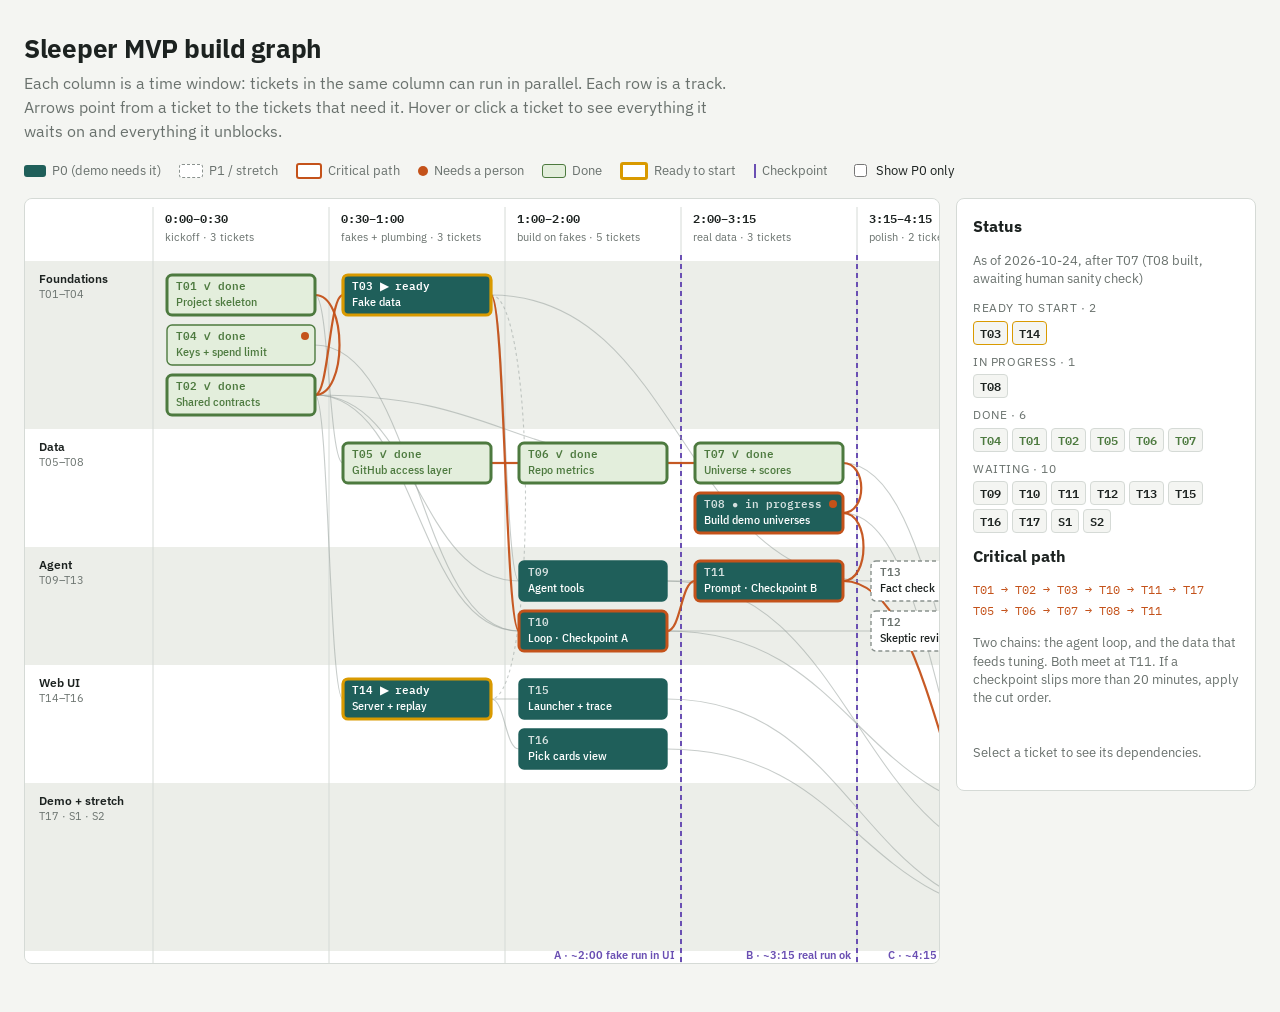
==== docs/tickets/dependency-graph.html @ b1a77f99 "T08: build the local-first and rust-devtools demo universes Seed 7, max 200, clean tree (builder ae6" ====
<!doctype html>
<meta charset="utf-8">
<meta name="viewport" content="width=device-width, initial-scale=1">
<title>Sleeper Build Graph</title>
<meta name="claude:viewport-fit-sides" content="cover">
<link rel="preconnect" href="https://fonts.googleapis.com">
<link rel="stylesheet" href="https://fonts.googleapis.com/css2?family=IBM+Plex+Mono:wght@400;600&family=IBM+Plex+Sans+Condensed:wght@400;500;600&family=IBM+Plex+Sans:wght@400;600;700&display=swap">
<style>
/* Layout: swimlane schedule. Columns = time windows (parallel work), rows = tracks, arrows = dependencies. */
:root {
  --bg: #f4f5f2;
  --surface: #ffffff;
  --fg: #1c2220;
  --muted: #69716d;
  --rule: #d5dad6;
  --lane: #eceee9;
  --core: #1f5f5a;
  --core-fg: #ffffff;
  --p0: #1f5f5a;
  --opt: #8a928e;
  --crit: #c4521a;
  --check: #6a4fb3;
  --edge: #9aa39f;
  --done: #4d7a3f;
  --done-bg: #e3eedc;
  --ready: #d99a00;
  --font-display: "IBM Plex Sans", system-ui, sans-serif;
  --font-node: "IBM Plex Sans Condensed", "Arial Narrow", system-ui, sans-serif;
  --font-mono: "IBM Plex Mono", ui-monospace, monospace;
}
@media (prefers-color-scheme: dark) {
  :root:not([data-theme="light"]) {
    --bg: #121615; --surface: #1a1f1e; --fg: #e3e8e5; --muted: #949d99; --rule: #2e3533; --lane: #171c1b;
    --core: #4fa59c; --core-fg: #0d1211; --p0: #4fa59c; --opt: #7b8480; --crit: #f0814a; --check: #a891f0; --edge: #56605c; --done: #9cc98a; --done-bg: #1f2b1b; --ready: #ffc23d;
    color-scheme: dark;
  }
}
:root[data-theme="dark"] {
  --bg: #121615; --surface: #1a1f1e; --fg: #e3e8e5; --muted: #949d99; --rule: #2e3533; --lane: #171c1b;
  --core: #4fa59c; --core-fg: #0d1211; --p0: #4fa59c; --opt: #7b8480; --crit: #f0814a; --check: #a891f0; --edge: #56605c; --done: #9cc98a; --done-bg: #1f2b1b; --ready: #ffc23d;
  color-scheme: dark;
}
body {
  background: var(--bg); color: var(--fg); font-family: var(--font-display);
  padding-left: max(16px, env(safe-area-inset-left, 0px));
  padding-right: max(16px, env(safe-area-inset-right, 0px));
  padding-block: 24px 40px;
}
.wrap { max-width: 1640px; margin: 0 auto; display: grid; gap: 18px; }
header { display: grid; gap: 6px; }
h1 { font-size: 1.6rem; margin: 0; letter-spacing: -0.01em; text-wrap: balance; }
.sub { color: var(--muted); margin: 0; max-width: 72ch; line-height: 1.5; }
.bar { display: flex; flex-wrap: wrap; gap: 10px 22px; align-items: center; font-size: 13px; }
.legend { display: flex; flex-wrap: wrap; gap: 8px 18px; align-items: center; color: var(--muted); }
.key { display: inline-flex; align-items: center; gap: 6px; }
.sw { width: 22px; height: 12px; border-radius: 3px; display: inline-block; }
.sw.core { background: var(--core); }
.sw.p0 { border: 1.5px solid var(--p0); background: var(--surface); }
.sw.opt { border: 1.5px dashed var(--opt); background: var(--surface); }
.sw.crit { border: 2.5px solid var(--crit); background: var(--surface); }
.sw.done { background: var(--done-bg); border: 1.5px solid var(--done); }
.sw.ready { border: 3px solid var(--ready); background: var(--surface); }
.sw.hum { width: 10px; height: 10px; border-radius: 50%; background: var(--crit); }
.ln { width: 2px; height: 14px; background: var(--check); display: inline-block; }
label.tog { display: inline-flex; gap: 6px; align-items: center; cursor: pointer; }
.stage { display: grid; grid-template-columns: minmax(0, 1fr) 300px; gap: 16px; align-items: start; }
@media (max-width: 980px) { .stage { grid-template-columns: minmax(0, 1fr); } }
.scroller { overflow-x: auto; background: var(--surface); border: 1px solid var(--rule); border-radius: 8px; }
svg { display: block; }
.lane-bg { fill: var(--lane); }
.lane-bg.alt { fill: transparent; }
.lane-label { fill: var(--fg); font: 600 12px var(--font-display); }
.lane-note { fill: var(--muted); font: 400 10.5px var(--font-display); }
.col-head { fill: var(--fg); font: 600 12px var(--font-mono); font-variant-numeric: tabular-nums; }
.col-sub { fill: var(--muted); font: 400 10.5px var(--font-display); }
.col-rule { stroke: var(--rule); stroke-width: 1; }
.check-line { stroke: var(--check); stroke-width: 2; stroke-dasharray: 5 4; }
.check-tag { fill: var(--check); font: 600 11px var(--font-display); }
.edge { fill: none; stroke: var(--edge); stroke-width: 1.1; opacity: .55; transition: opacity .15s; }
.edge.soft { stroke-dasharray: 3 3; }
.edge.crit { stroke: var(--crit); stroke-width: 2.2; opacity: .95; }
.node rect.box { fill: var(--surface); stroke: var(--p0); stroke-width: 1.4; transition: opacity .15s; }
.node.core rect.box { fill: var(--core); stroke: var(--core); }
.node.opt rect.box { stroke: var(--opt); stroke-dasharray: 4 3; }
.node.crit rect.box { stroke: var(--crit); stroke-width: 3; }
.node .id { font: 600 10.5px var(--font-mono); fill: var(--muted); }
.node .tt { font: 500 12px var(--font-node); fill: var(--fg); }
.node.core .id { fill: var(--core-fg); opacity: .8; }
.node.core .tt { fill: var(--core-fg); }
.node .hum { fill: var(--crit); }
.node.st-done rect.box { fill: var(--done-bg); stroke: var(--done); stroke-dasharray: none; }
.node.st-done .id, .node.st-done .tt { fill: var(--done); opacity: 1; }
.node.st-ready rect.box { stroke: var(--ready); stroke-width: 3.2; }
.node.st-ready .id { fill: var(--ready); opacity: 1; }
.node.core.st-ready .id { fill: var(--core-fg); }
.node { cursor: pointer; outline: none; }
.node:focus-visible rect.box { stroke: var(--check); stroke-width: 3; }
svg.focus .node, svg.focus .edge { opacity: .14; }
svg.focus .node.on, svg.focus .edge.on { opacity: 1; }
svg.focus .edge.on { stroke: var(--fg); stroke-width: 1.8; }
svg.focus .edge.on.crit { stroke: var(--crit); }
svg.focus .node.sel rect.box { stroke: var(--check); stroke-width: 3.2; }
svg.coreonly .node:not(.core) { opacity: .16; }
svg.coreonly .edge.noncore { opacity: .06; }
aside { background: var(--surface); border: 1px solid var(--rule); border-radius: 8px; padding: 16px; display: grid; gap: 12px; font-size: 13.5px; line-height: 1.45; position: sticky; top: calc(env(safe-area-inset-top, 0px) + 12px); }
aside h2 { margin: 0; font-size: 1rem; }
aside .idl { font-family: var(--font-mono); color: var(--muted); font-size: 12px; }
aside dl { margin: 0; display: grid; grid-template-columns: auto minmax(0, 1fr); gap: 6px 12px; }
aside dt { color: var(--muted); font-size: 12px; text-transform: uppercase; letter-spacing: .05em; padding-top: 2px; }
aside dd { margin: 0; }
.chips { display: flex; flex-wrap: wrap; gap: 4px; }
.chip { font: 600 11.5px var(--font-mono); border: 1px solid var(--rule); border-radius: 4px; padding: 1px 6px; cursor: pointer; background: var(--bg); color: var(--fg); }
.chip:hover, .chip:focus-visible { border-color: var(--fg); }
.none { color: var(--muted); }
.crit-path { font-family: var(--font-mono); font-size: 12px; line-height: 1.7; color: var(--crit); }
.hint { color: var(--muted); font-size: 12.5px; }
.sgroup { display: grid; gap: 4px; margin-top: 8px; }
.slabel { font-size: 12px; color: var(--muted); text-transform: uppercase; letter-spacing: .05em; }
.chip.st-ready { border-color: var(--ready); }
.chip.st-done { color: var(--done); }
@media (prefers-reduced-motion: reduce) { .edge, .node rect.box { transition: none; } }
</style>

<div class="wrap">
  <header>
    <h1>Sleeper MVP build graph</h1>
    <p class="sub">Each column is a time window: tickets in the same column can run in parallel. Each row is a track. Arrows point from a ticket to the tickets that need it. Hover or click a ticket to see everything it waits on and everything it unblocks.</p>
  </header>

  <div class="bar">
    <div class="legend">
      <span class="key"><span class="sw core"></span>P0 (demo needs it)</span>
      <span class="key"><span class="sw opt"></span>P1 / stretch</span>
      <span class="key"><span class="sw crit"></span>Critical path</span>
      <span class="key"><span class="sw hum"></span>Needs a person</span>
      <span class="key"><span class="sw done"></span>Done</span>
      <span class="key"><span class="sw ready"></span>Ready to start</span>
      <span class="key"><span class="ln"></span>Checkpoint</span>
    </div>
    <label class="tog"><input type="checkbox" id="coreonly"> Show P0 only</label>
  </div>

  <div class="stage">
    <div class="scroller"><svg id="g" role="img" aria-label="Dependency graph of Sleeper tickets by time window and track"></svg></div>
    <aside id="panel" aria-live="polite">
      <div>
        <h2>Status</h2>
        <p class="hint" id="statusAt"></p>
        <div id="statusList"></div>
      </div>
      <div>
        <h2>Critical path</h2>
        <p class="crit-path" id="critText"></p>
        <p class="hint">Two chains: the agent loop, and the data that feeds tuning. Both meet at T11. If a checkpoint slips more than 20 minutes, apply the cut order.</p>
      </div>
      <div id="detail"><p class="hint">Select a ticket to see its dependencies.</p></div>
    </aside>
  </div>
</div>

<script>
const COLS = [
  ["0:00–0:30", "kickoff"],
  ["0:30–1:00", "fakes + plumbing"],
  ["1:00–2:00", "build on fakes"],
  ["2:00–3:15", "real data"],
  ["3:15–4:15", "polish"],
  ["4:15–5:30", "demo"],
];
const LANES = [
  ["found", "Foundations", "T01–T04"],
  ["data", "Data", "T05–T08"],
  ["agent", "Agent", "T09–T13"],
  ["ui", "Web UI", "T14–T16"],
  ["demo", "Demo + stretch", "T17 · S1 · S2"],
];
// pri: core (= P0) | opt (P1 / stretch) ; h = needs a person ; d = hard deps ; s = soft deps
const N = [
  {id:"T04", t:"Keys + spend limit", f:"Keys and spend limit", lane:"found", col:0, pri:"core", h:1, d:[]},
  {id:"T01", t:"Project skeleton", f:"Project skeleton", lane:"found", col:0, pri:"core", d:[]},
  {id:"T02", t:"Shared contracts", f:"Shared contracts (freeze ~0:45)", lane:"found", col:0, pri:"core", d:["T01"]},
  {id:"T03", t:"Fake data", f:"Fake data incl. a recorded fake run (~1:00)", lane:"found", col:1, pri:"core", d:["T02"]},

  {id:"T05", t:"GitHub access layer", f:"GitHub access layer (auth, rate limits, cache, offline)", lane:"data", col:1, pri:"core", d:["T01"]},
  {id:"T06", t:"Repo metrics", f:"Repo metrics behind the four criteria", lane:"data", col:2, pri:"core", d:["T05"]},
  {id:"T07", t:"Universe + scores", f:"Universe builder and criteria scores", lane:"data", col:3, pri:"core", d:["T02","T06"]},
  {id:"T08", t:"Build demo universes", f:"Build the demo universes (2 topics, ~2:45)", lane:"data", col:3, pri:"core", h:1, d:["T07"]},

  {id:"T09", t:"Agent tools", f:"Agent tools: browse/screen, details, README, submit", lane:"agent", col:2, pri:"core", d:["T02","T03"]},
  {id:"T10", t:"Loop · Checkpoint A", f:"Agent loop, budget, run records (Checkpoint A ~2:00)", lane:"agent", col:2, pri:"core", d:["T02","T03","T04"]},
  {id:"T11", t:"Prompt · Checkpoint B", f:"Prompt and tuning (Checkpoint B ~3:15)", lane:"agent", col:3, pri:"core", d:["T09","T10","T08"]},
  {id:"T12", t:"Skeptic review", f:"Skeptic review (P1)", lane:"agent", col:4, pri:"opt", d:["T10"]},
  {id:"T13", t:"Fact check", f:"Fact check (P1)", lane:"agent", col:4, pri:"opt", d:["T03"]},

  {id:"T14", t:"Server + replay", f:"Server, event stream, replay", lane:"ui", col:1, pri:"core", d:["T02"], s:["T03"]},
  {id:"T15", t:"Launcher + trace", f:"Launcher, live trace, budget meter", lane:"ui", col:2, pri:"core", d:["T14"]},
  {id:"T16", t:"Pick cards view", f:"Pick cards view", lane:"ui", col:2, pri:"core", d:["T14"]},

  {id:"T17", t:"Demo · Checkpoint C", f:"Demo runs, picks on record, rehearsal (backup recorded by ~4:15)", lane:"demo", col:5, pri:"core", h:1, d:["T11","T15","T16","T08"], s:["T12","T13"]},
  {id:"S1", t:"Rough backtest", f:"Rough backtest (stretch)", lane:"demo", col:5, pri:"opt", d:["T07","T10"]},
  {id:"S2", t:"Linked papers", f:"Linked papers (stretch)", lane:"demo", col:5, pri:"opt", d:["T09"]},
];
const CHAINS = [["T01","T02","T03","T10","T11","T17"], ["T05","T06","T07","T08","T11"]];
const CHECKS = [[2, "A · ~2:00 fake run in UI"], [3, "B · ~3:15 real run ok"], [4, "C · ~4:15 backup recorded"]];
const PRI_LABEL = {core: "P0", opt: "P1 / stretch"};
// Status as of the last update. Ready = every hard dependency is done.
const STATUS_AT = "2026-10-24, after T07 (T08 built, awaiting human sanity check)";
const DONE = new Set(["T01", "T02", "T04", "T05", "T06", "T07"]);
const ACTIVE = new Set(["T08"]);  // tickets someone has started

const byId = Object.fromEntries(N.map(n => [n.id, n]));
const kids = Object.fromEntries(N.map(n => [n.id, []]));
const statusOf = id => DONE.has(id) ? "done" : ACTIVE.has(id) ? "active" : byId[id].d.every(p => DONE.has(p)) ? "ready" : "blocked";
N.forEach(n => [...n.d, ...(n.s || [])].forEach(p => kids[p].push(n.id)));
const critSet = new Set(CHAINS.flat());
const critEdges = new Set(CHAINS.flatMap(c => c.slice(1).map((id, i) => c[i] + ">" + id)));

// depth for ordering inside a cell
const depth = {};
function dep(id) { if (depth[id] != null) return depth[id]; const n = byId[id]; const ps = [...n.d, ...(n.s || [])]; return depth[id] = ps.length ? 1 + Math.max(...ps.map(dep)) : 0; }
N.forEach(n => dep(n.id));

const LX = 128, CW = 176, NW = 148, NH = 40, GAP = 10, PAD = 14, HEAD = 62;
const W = LX + COLS.length * CW + 16;
const pos = {};
let y = HEAD; const laneY = {};
LANES.forEach(([key]) => {
  const cells = COLS.map((_, c) => N.filter(n => n.lane === key && n.col === c).sort((a, b) => depth[a.id] - depth[b.id] || a.id.localeCompare(b.id)));
  const max = Math.max(1, ...cells.map(c => c.length));
  const h = PAD * 2 + max * NH + (max - 1) * GAP;
  laneY[key] = [y, h];
  cells.forEach((cell, c) => cell.forEach((n, i) => { pos[n.id] = {x: LX + c * CW + (CW - NW) / 2, y: y + PAD + i * (NH + GAP)}; }));
  y += h;
});
const H = y + 12;

const svg = document.getElementById("g");
const NS = "http://www.w3.org/2000/svg";
svg.setAttribute("viewBox", `0 0 ${W} ${H}`);
svg.setAttribute("width", W); svg.setAttribute("height", H);
const el = (tag, attrs, parent = svg) => { const e = document.createElementNS(NS, tag); for (const k in attrs) e.setAttribute(k, attrs[k]); parent.appendChild(e); return e; };

LANES.forEach(([key, name, wp], i) => {
  const [ly, lh] = laneY[key];
  el("rect", {x: 0, y: ly, width: W, height: lh, class: "lane-bg" + (i % 2 ? " alt" : "")});
  el("text", {x: 14, y: ly + 22, class: "lane-label"}).textContent = name;
  el("text", {x: 14, y: ly + 37, class: "lane-note"}).textContent = wp;
});
COLS.forEach(([t, s], c) => {
  const x = LX + c * CW;
  el("line", {x1: x, x2: x, y1: 8, y2: H, class: "col-rule"});
  const count = N.filter(n => n.col === c).length;
  el("text", {x: x + 12, y: 24, class: "col-head"}).textContent = t;
  el("text", {x: x + 12, y: 42, class: "col-sub"}).textContent = `${s} · ${count} tickets`;
});
CHECKS.forEach(([c, label]) => {
  const x = LX + (c + 1) * CW;
  el("line", {x1: x, x2: x, y1: HEAD - 6, y2: H, class: "check-line"});
  el("text", {x: x - 6, y: H - 4, "text-anchor": "end", class: "check-tag"}).textContent = label;
});

const edgeG = el("g", {});
const edges = [];
N.forEach(n => {
  const add = (p, soft) => {
    const a = pos[p], b = pos[n.id];
    let d;
    if (byId[p].col === n.col) {
      const sx = a.x + NW, tx = b.x + NW, bend = 16 + Math.min(30, Math.abs(b.y - a.y) / 6);
      d = `M${sx},${a.y + NH / 2} C${sx + bend},${a.y + NH / 2} ${tx + bend},${b.y + NH / 2} ${tx},${b.y + NH / 2}`;
    } else {
      const sx = a.x + NW, sy = a.y + NH / 2, tx = b.x, ty = b.y + NH / 2, mx = (sx + tx) / 2;
      d = `M${sx},${sy} C${mx},${sy} ${mx},${ty} ${tx},${ty}`;
    }
    const key = p + ">" + n.id;
    const cls = ["edge"]; if (soft) cls.push("soft"); if (critEdges.has(key)) cls.push("crit");
    if (byId[p].pri !== "core" || n.pri !== "core") cls.push("noncore");
    const e = el("path", {d, class: cls.join(" ")}, edgeG);
    edges.push({s: p, t: n.id, e});
  };
  n.d.forEach(p => add(p, false));
  (n.s || []).forEach(p => add(p, true));
});
// draw critical edges last so they sit on top
edges.filter(x => x.e.classList.contains("crit")).forEach(x => edgeG.appendChild(x.e));

const nodeEls = {};
N.forEach(n => {
  const p = pos[n.id];
  const st = statusOf(n.id);
  const cls = ["node", n.pri === "core" ? "core" : n.pri === "p0" ? "p0" : "opt", "st-" + st]; if (critSet.has(n.id)) cls.push("crit");
  const g = el("g", {class: cls.join(" "), transform: `translate(${p.x},${p.y})`, tabindex: 0, role: "button", "aria-label": `${n.id} ${n.f}`});
  el("rect", {class: "box", width: NW, height: NH, rx: 5}, g);
  el("text", {x: 9, y: 15, class: "id"}, g).textContent = n.id + (st === "done" ? "  ✓ done" : st === "active" ? "  ● in progress" : st === "ready" ? "  ▶ ready" : "");
  el("text", {x: 9, y: 31, class: "tt"}, g).textContent = n.t;
  if (n.h) el("circle", {cx: NW - 10, cy: 11, r: 4, class: "hum"}, g);
  nodeEls[n.id] = g;
  g.addEventListener("pointerenter", () => { if (!pinned) show(n.id); });
  g.addEventListener("pointerleave", () => { if (!pinned) clear(); });
  g.addEventListener("click", ev => { ev.stopPropagation(); pinned = n.id; show(n.id); });
  g.addEventListener("keydown", ev => { if (ev.key === "Enter" || ev.key === " ") { ev.preventDefault(); pinned = n.id; show(n.id); } });
});

function walk(id, next) { const out = new Set(); const st = [id]; while (st.length) { const c = st.pop(); for (const x of next(c)) if (!out.has(x)) { out.add(x); st.push(x); } } return out; }
const parents = id => [...byId[id].d, ...(byId[id].s || [])];
let pinned = null;

function show(id) {
  const up = walk(id, parents), down = walk(id, c => kids[c]);
  const upS = new Set([...up, id]), downS = new Set([...down, id]);
  svg.classList.add("focus");
  N.forEach(n => { nodeEls[n.id].classList.toggle("on", upS.has(n.id) || downS.has(n.id)); nodeEls[n.id].classList.toggle("sel", n.id === id); });
  edges.forEach(({s, t, e}) => e.classList.toggle("on", (upS.has(s) && upS.has(t)) || (downS.has(s) && downS.has(t))));
  const n = byId[id];
  const chips = list => list.length ? `<div class="chips">${list.map(x => `<button class="chip" data-id="${x}" title="${byId[x].f}">${x}</button>`).join("")}</div>` : `<span class="none">none</span>`;
  document.getElementById("detail").innerHTML = `
    <div><div class="idl">${n.id}${n.h ? " · needs a person" : ""}${critSet.has(id) ? " · critical path" : ""}</div><h2>${n.f}</h2></div>
    <dl>
      <dt>Status</dt><dd>${{done: "Done", active: "In progress", ready: "Ready to start", blocked: "Waiting on dependencies"}[statusOf(id)]}</dd>
      <dt>When</dt><dd>${COLS[n.col][0]}</dd>
      <dt>Priority</dt><dd>${PRI_LABEL[n.pri]}</dd>
      <dt>Waits on</dt><dd>${chips(n.d)}${n.s ? `<div class="hint">Optional: ${n.s.join(", ")}</div>` : ""}</dd>
      <dt>Unblocks</dt><dd>${chips(kids[id])}</dd>
      <dt>Upstream</dt><dd>${up.size} tickets in total</dd>
      <dt>Downstream</dt><dd>${down.size} tickets in total</dd>
    </dl>
    <p class="hint">Click empty space in the graph to clear.</p>`;
  document.querySelectorAll("#detail .chip").forEach(b => b.addEventListener("click", () => { pinned = b.dataset.id; show(b.dataset.id); }));
}
function clear() {
  svg.classList.remove("focus");
  N.forEach(n => nodeEls[n.id].classList.remove("on", "sel"));
  edges.forEach(({e}) => e.classList.remove("on"));
  document.getElementById("detail").innerHTML = `<p class="hint">Select a ticket to see its dependencies.</p>`;
}
svg.addEventListener("click", () => { pinned = null; clear(); });
document.getElementById("statusAt").textContent = "As of " + STATUS_AT;
{
  const groups = [["Ready to start", "ready"], ["In progress", "active"], ["Done", "done"], ["Waiting", "blocked"]];
  document.getElementById("statusList").innerHTML = groups.map(([label, st]) => {
    const ids = N.filter(n => statusOf(n.id) === st).map(n => n.id);
    if (!ids.length) return "";
    return `<div class="sgroup"><div class="slabel">${label} · ${ids.length}</div><div class="chips">${ids.map(x => `<button class="chip st-${st}" data-id="${x}" title="${byId[x].f}">${x}</button>`).join("")}</div></div>`;
  }).join("");
  document.querySelectorAll("#statusList .chip").forEach(b => b.addEventListener("click", () => { pinned = b.dataset.id; show(b.dataset.id); }));
}
document.getElementById("critText").innerHTML = CHAINS.map(c => c.join(" → ")).join("<br>");
document.getElementById("coreonly").addEventListener("change", e => svg.classList.toggle("coreonly", e.target.checked));
</script>
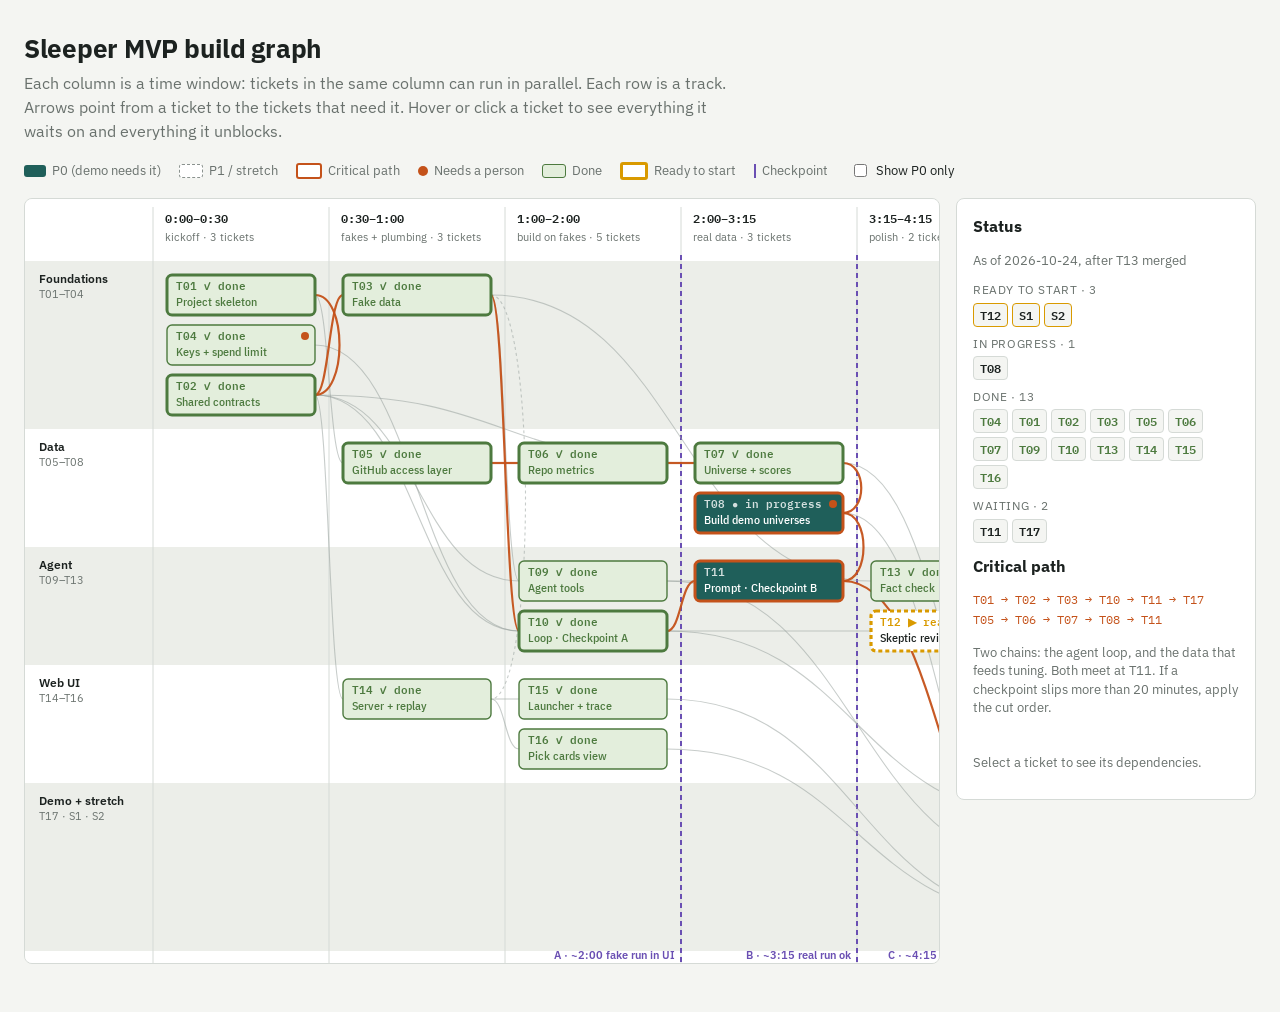
==== commit 188c89b3: "Tickets: T13 done Co-Authored-By: Claude Opus 5.5 <noreply@anthropic.com>" ====
--- a/docs/tickets/dependency-graph.html
+++ b/docs/tickets/dependency-graph.html
@@ -204,8 +204,8 @@
 const CHECKS = [[2, "A · ~2:00 fake run in UI"], [3, "B · ~3:15 real run ok"], [4, "C · ~4:15 backup recorded"]];
 const PRI_LABEL = {core: "P0", opt: "P1 / stretch"};
 // Status as of the last update. Ready = every hard dependency is done.
-const STATUS_AT = "2026-10-24, after T07 (T08 built, awaiting human sanity check)";
-const DONE = new Set(["T01", "T02", "T04", "T05", "T06", "T07"]);
+const STATUS_AT = "2026-10-24, after T13 merged";
+const DONE = new Set(["T01", "T02", "T03", "T04", "T05", "T06", "T07", "T09", "T10", "T13", "T14", "T15", "T16"]);
 const ACTIVE = new Set(["T08"]);  // tickets someone has started
 
 const byId = Object.fromEntries(N.map(n => [n.id, n]));
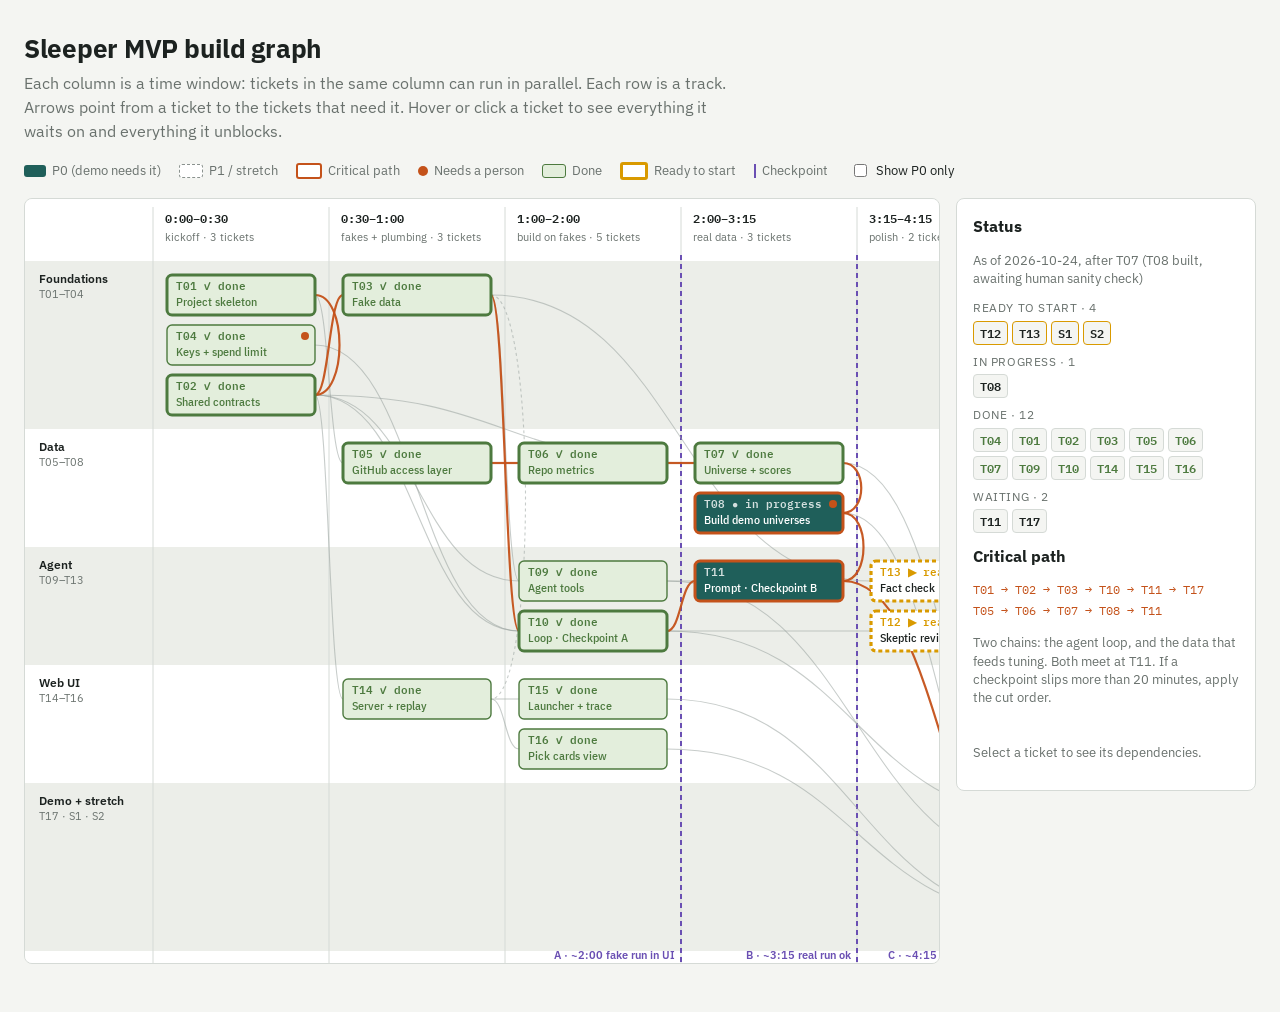
==== commit 536671c7: "Merge T08 (demo universes); agent and server read universes from data/universes The T07 builder writ" ====
--- a/docs/tickets/dependency-graph.html
+++ b/docs/tickets/dependency-graph.html
@@ -204,8 +204,8 @@
 const CHECKS = [[2, "A · ~2:00 fake run in UI"], [3, "B · ~3:15 real run ok"], [4, "C · ~4:15 backup recorded"]];
 const PRI_LABEL = {core: "P0", opt: "P1 / stretch"};
 // Status as of the last update. Ready = every hard dependency is done.
-const STATUS_AT = "2026-10-24, after T13 merged";
-const DONE = new Set(["T01", "T02", "T03", "T04", "T05", "T06", "T07", "T09", "T10", "T13", "T14", "T15", "T16"]);
+const STATUS_AT = "2026-10-24, after T07 (T08 built, awaiting human sanity check)";
+const DONE = new Set(["T01", "T02", "T03", "T04", "T05", "T06", "T07", "T09", "T10", "T14", "T15", "T16"]);
 const ACTIVE = new Set(["T08"]);  // tickets someone has started
 
 const byId = Object.fromEntries(N.map(n => [n.id, n]));
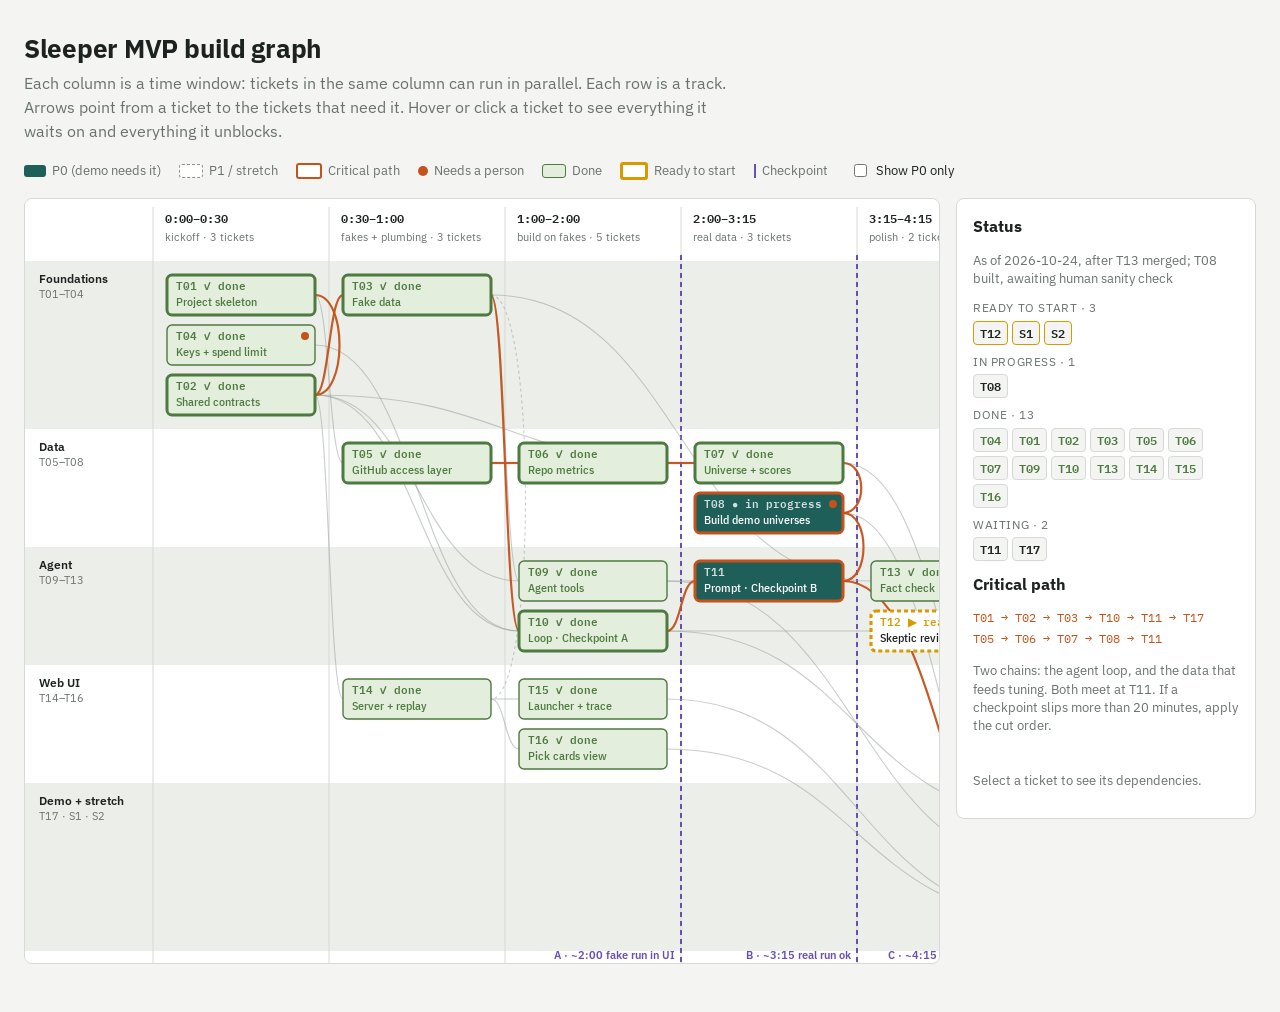
==== commit 52a3fd67: "Merge T08 (demo universes) and origin/main Co-Authored-By: Claude Opus 5.5 (1M context) <noreply@ant" ====
--- a/docs/tickets/dependency-graph.html
+++ b/docs/tickets/dependency-graph.html
@@ -204,8 +204,8 @@
 const CHECKS = [[2, "A · ~2:00 fake run in UI"], [3, "B · ~3:15 real run ok"], [4, "C · ~4:15 backup recorded"]];
 const PRI_LABEL = {core: "P0", opt: "P1 / stretch"};
 // Status as of the last update. Ready = every hard dependency is done.
-const STATUS_AT = "2026-10-24, after T07 (T08 built, awaiting human sanity check)";
-const DONE = new Set(["T01", "T02", "T03", "T04", "T05", "T06", "T07", "T09", "T10", "T14", "T15", "T16"]);
+const STATUS_AT = "2026-10-24, after T13 merged; T08 built, awaiting human sanity check";
+const DONE = new Set(["T01", "T02", "T03", "T04", "T05", "T06", "T07", "T09", "T10", "T13", "T14", "T15", "T16"]);
 const ACTIVE = new Set(["T08"]);  // tickets someone has started
 
 const byId = Object.fromEntries(N.map(n => [n.id, n]));
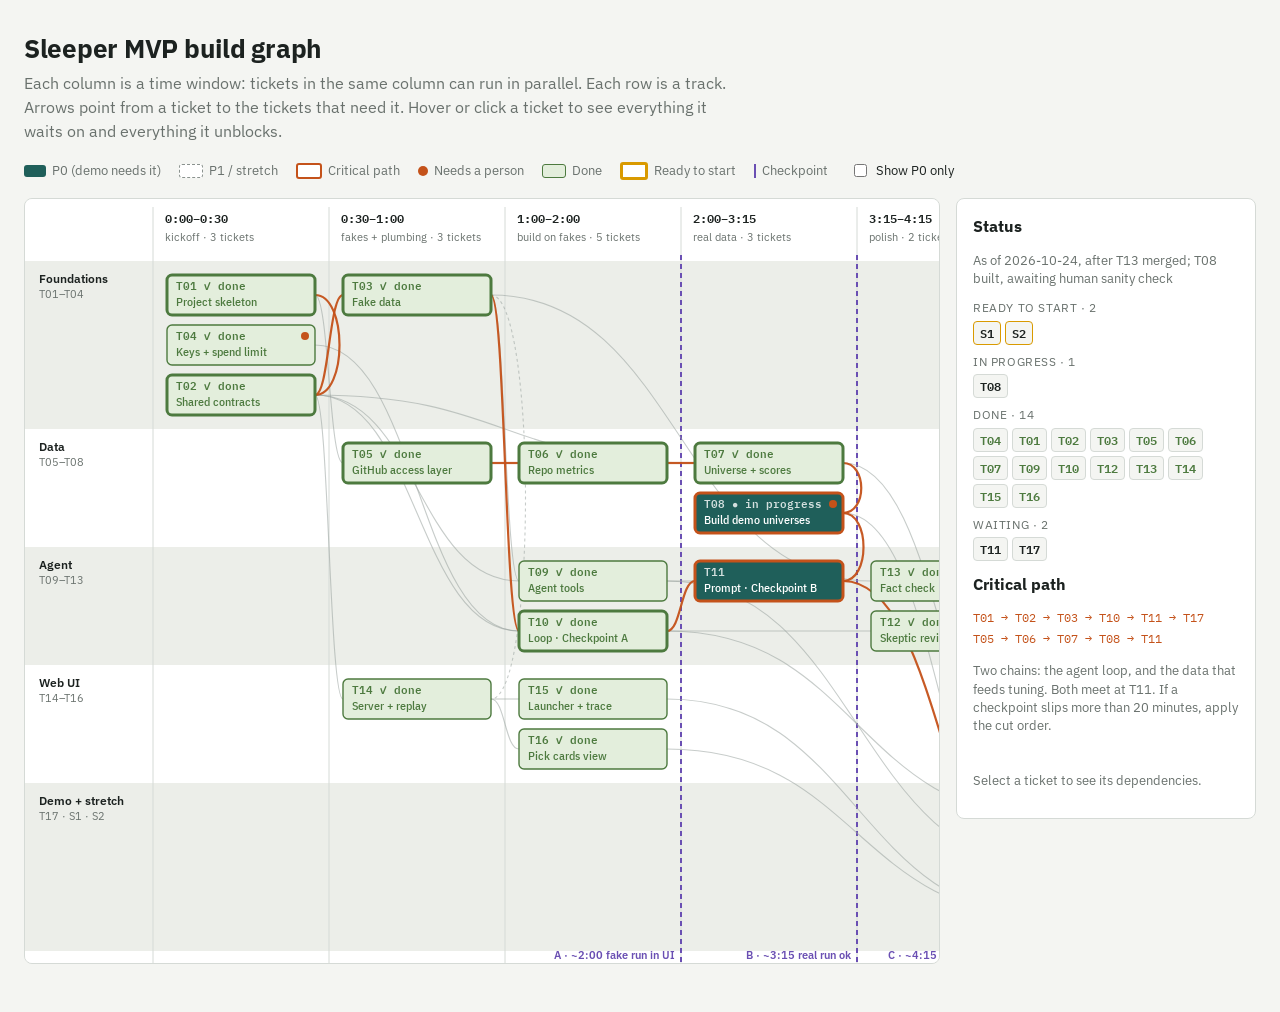
==== commit caebe6fc: "T12: skeptic review After an accepted submit, each card gets one review call on the cheap model (SLE" ====
--- a/docs/tickets/dependency-graph.html
+++ b/docs/tickets/dependency-graph.html
@@ -205,7 +205,7 @@
 const PRI_LABEL = {core: "P0", opt: "P1 / stretch"};
 // Status as of the last update. Ready = every hard dependency is done.
 const STATUS_AT = "2026-10-24, after T13 merged; T08 built, awaiting human sanity check";
-const DONE = new Set(["T01", "T02", "T03", "T04", "T05", "T06", "T07", "T09", "T10", "T13", "T14", "T15", "T16"]);
+const DONE = new Set(["T01", "T02", "T03", "T04", "T05", "T06", "T07", "T09", "T10", "T12", "T13", "T14", "T15", "T16"]);
 const ACTIVE = new Set(["T08"]);  // tickets someone has started
 
 const byId = Object.fromEntries(N.map(n => [n.id, n]));
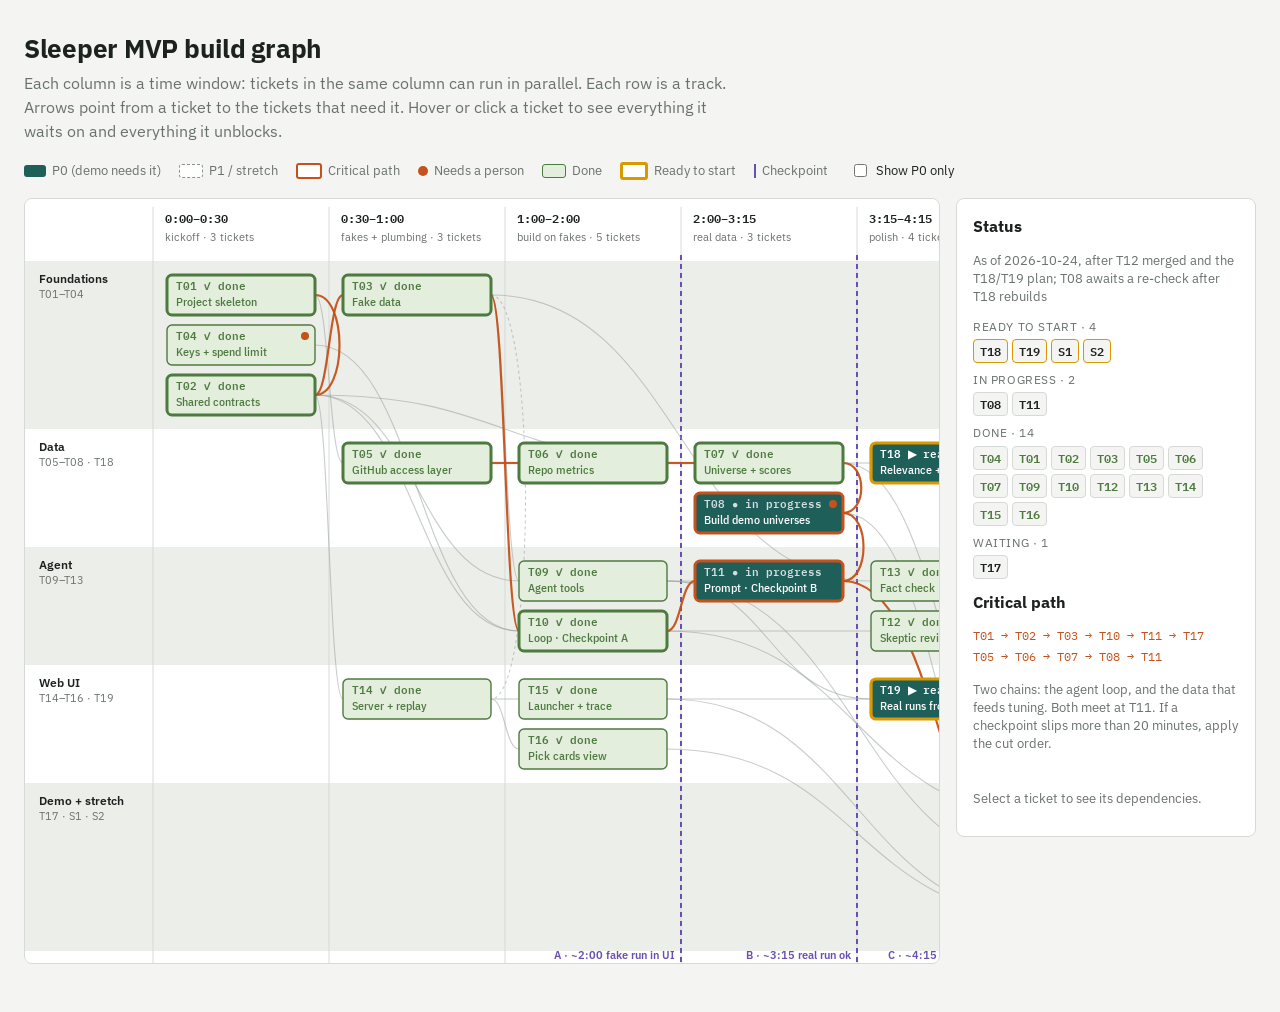
==== commit ff096d3b: "Dependency graph: add T18 and T19, mark T11 in progress T18 (data) and T19 (UI) sit in the 3:15-4:15" ====
--- a/docs/tickets/dependency-graph.html
+++ b/docs/tickets/dependency-graph.html
@@ -169,9 +169,9 @@
 ];
 const LANES = [
   ["found", "Foundations", "T01–T04"],
-  ["data", "Data", "T05–T08"],
+  ["data", "Data", "T05–T08 · T18"],
   ["agent", "Agent", "T09–T13"],
-  ["ui", "Web UI", "T14–T16"],
+  ["ui", "Web UI", "T14–T16 · T19"],
   ["demo", "Demo + stretch", "T17 · S1 · S2"],
 ];
 // pri: core (= P0) | opt (P1 / stretch) ; h = needs a person ; d = hard deps ; s = soft deps
@@ -185,6 +185,7 @@
   {id:"T06", t:"Repo metrics", f:"Repo metrics behind the four criteria", lane:"data", col:2, pri:"core", d:["T05"]},
   {id:"T07", t:"Universe + scores", f:"Universe builder and criteria scores", lane:"data", col:3, pri:"core", d:["T02","T06"]},
   {id:"T08", t:"Build demo universes", f:"Build the demo universes (2 topics, ~2:45)", lane:"data", col:3, pri:"core", h:1, d:["T07"]},
+  {id:"T18", t:"Relevance + quality", f:"Topic relevance and quality score (real-data findings); rebuilds both universes", lane:"data", col:4, pri:"core", d:["T07"]},
 
   {id:"T09", t:"Agent tools", f:"Agent tools: browse/screen, details, README, submit", lane:"agent", col:2, pri:"core", d:["T02","T03"]},
   {id:"T10", t:"Loop · Checkpoint A", f:"Agent loop, budget, run records (Checkpoint A ~2:00)", lane:"agent", col:2, pri:"core", d:["T02","T03","T04"]},
@@ -195,8 +196,9 @@
   {id:"T14", t:"Server + replay", f:"Server, event stream, replay", lane:"ui", col:1, pri:"core", d:["T02"], s:["T03"]},
   {id:"T15", t:"Launcher + trace", f:"Launcher, live trace, budget meter", lane:"ui", col:2, pri:"core", d:["T14"]},
   {id:"T16", t:"Pick cards view", f:"Pick cards view", lane:"ui", col:2, pri:"core", d:["T14"]},
-
-  {id:"T17", t:"Demo · Checkpoint C", f:"Demo runs, picks on record, rehearsal (backup recorded by ~4:15)", lane:"demo", col:5, pri:"core", h:1, d:["T11","T15","T16","T08"], s:["T12","T13"]},
+  {id:"T19", t:"Real runs from UI", f:"Real runs from the UI: Replay vs Live run, readable refusals", lane:"ui", col:4, pri:"core", d:["T15","T09"]},
+
+  {id:"T17", t:"Demo · Checkpoint C", f:"Demo runs, picks on record, rehearsal (backup recorded by ~4:15)", lane:"demo", col:5, pri:"core", h:1, d:["T11","T15","T16","T08","T18","T19"], s:["T12","T13"]},
   {id:"S1", t:"Rough backtest", f:"Rough backtest (stretch)", lane:"demo", col:5, pri:"opt", d:["T07","T10"]},
   {id:"S2", t:"Linked papers", f:"Linked papers (stretch)", lane:"demo", col:5, pri:"opt", d:["T09"]},
 ];
@@ -204,9 +206,9 @@
 const CHECKS = [[2, "A · ~2:00 fake run in UI"], [3, "B · ~3:15 real run ok"], [4, "C · ~4:15 backup recorded"]];
 const PRI_LABEL = {core: "P0", opt: "P1 / stretch"};
 // Status as of the last update. Ready = every hard dependency is done.
-const STATUS_AT = "2026-10-24, after T13 merged; T08 built, awaiting human sanity check";
+const STATUS_AT = "2026-10-24, after T12 merged and the T18/T19 plan; T08 awaits a re-check after T18 rebuilds";
 const DONE = new Set(["T01", "T02", "T03", "T04", "T05", "T06", "T07", "T09", "T10", "T12", "T13", "T14", "T15", "T16"]);
-const ACTIVE = new Set(["T08"]);  // tickets someone has started
+const ACTIVE = new Set(["T08", "T11"]);  // tickets someone has started
 
 const byId = Object.fromEntries(N.map(n => [n.id, n]));
 const kids = Object.fromEntries(N.map(n => [n.id, []]));
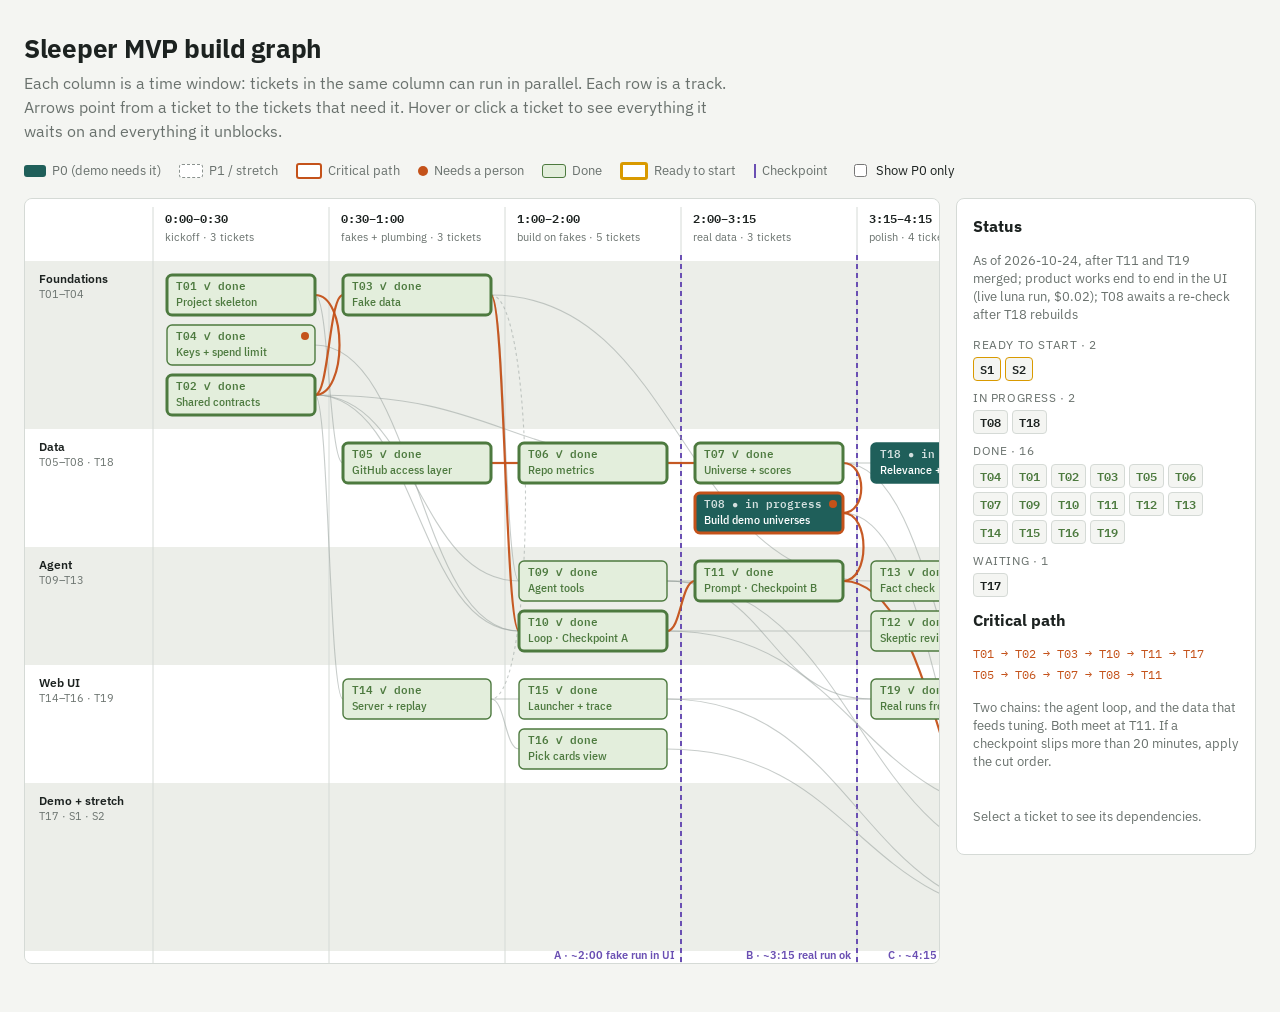
==== commit 29e1dd0d: "Dependency graph: T11 and T19 done; T18 and T08 in progress Co-Authored-By: Claude Opus 5.5 <noreply" ====
--- a/docs/tickets/dependency-graph.html
+++ b/docs/tickets/dependency-graph.html
@@ -206,9 +206,9 @@
 const CHECKS = [[2, "A · ~2:00 fake run in UI"], [3, "B · ~3:15 real run ok"], [4, "C · ~4:15 backup recorded"]];
 const PRI_LABEL = {core: "P0", opt: "P1 / stretch"};
 // Status as of the last update. Ready = every hard dependency is done.
-const STATUS_AT = "2026-10-24, after T12 merged and the T18/T19 plan; T08 awaits a re-check after T18 rebuilds";
-const DONE = new Set(["T01", "T02", "T03", "T04", "T05", "T06", "T07", "T09", "T10", "T12", "T13", "T14", "T15", "T16"]);
-const ACTIVE = new Set(["T08", "T11"]);  // tickets someone has started
+const STATUS_AT = "2026-10-24, after T11 and T19 merged; product works end to end in the UI (live luna run, $0.02); T08 awaits a re-check after T18 rebuilds";
+const DONE = new Set(["T01", "T02", "T03", "T04", "T05", "T06", "T07", "T09", "T10", "T11", "T12", "T13", "T14", "T15", "T16", "T19"]);
+const ACTIVE = new Set(["T08", "T18"]);  // tickets someone has started
 
 const byId = Object.fromEntries(N.map(n => [n.id, n]));
 const kids = Object.fromEntries(N.map(n => [n.id, []]));
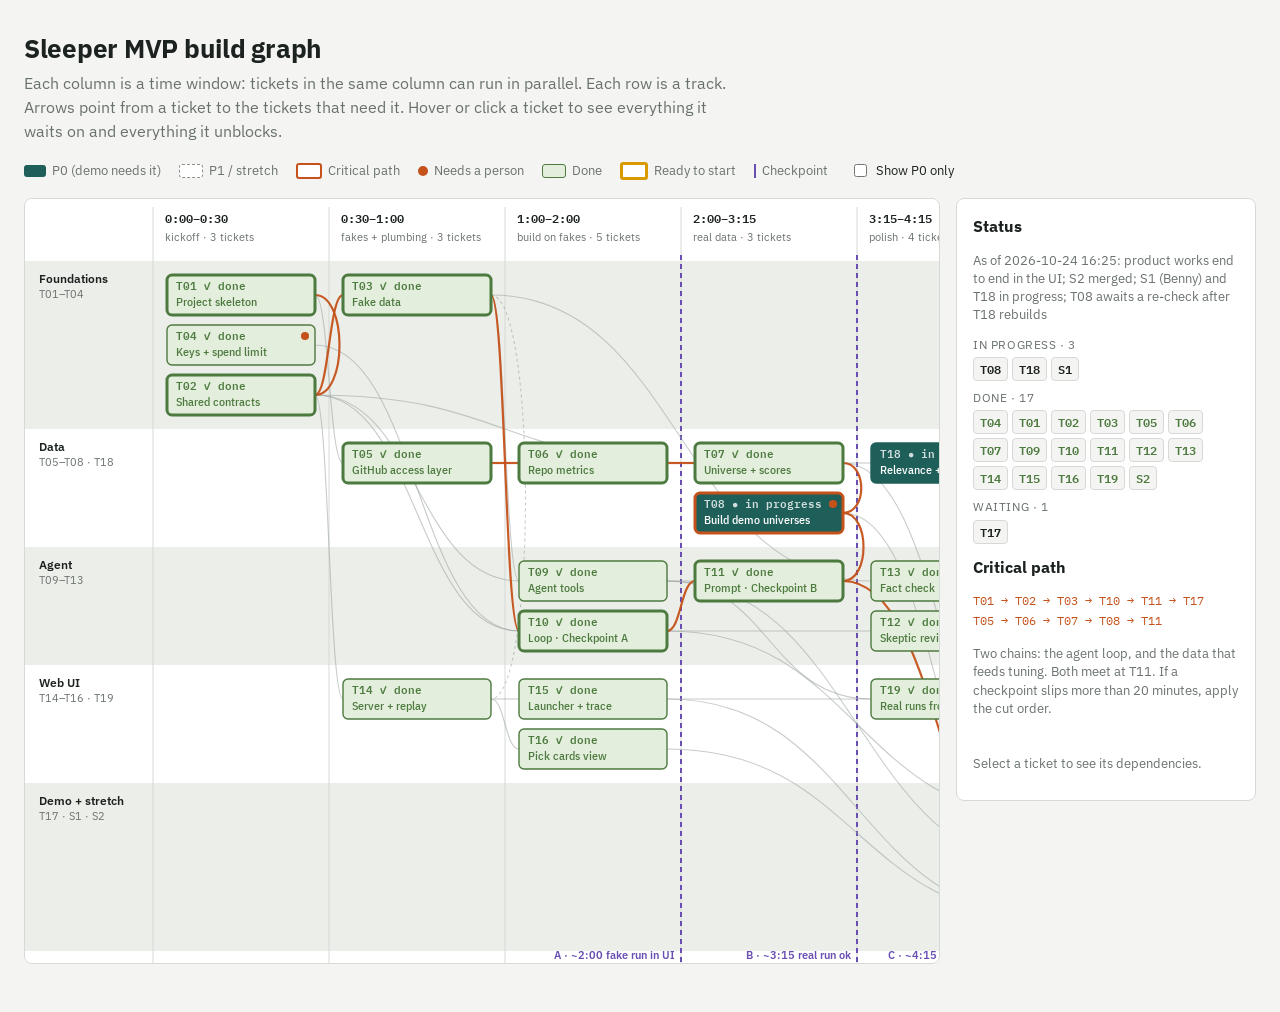
==== commit 0820e480: "Status: S2 done, S1 and T18 in progress Co-Authored-By: Claude Opus 5.5 <noreply@anthropic.com>" ====
--- a/docs/tickets/dependency-graph.html
+++ b/docs/tickets/dependency-graph.html
@@ -206,9 +206,9 @@
 const CHECKS = [[2, "A · ~2:00 fake run in UI"], [3, "B · ~3:15 real run ok"], [4, "C · ~4:15 backup recorded"]];
 const PRI_LABEL = {core: "P0", opt: "P1 / stretch"};
 // Status as of the last update. Ready = every hard dependency is done.
-const STATUS_AT = "2026-10-24, after T11 and T19 merged; product works end to end in the UI (live luna run, $0.02); T08 awaits a re-check after T18 rebuilds";
-const DONE = new Set(["T01", "T02", "T03", "T04", "T05", "T06", "T07", "T09", "T10", "T11", "T12", "T13", "T14", "T15", "T16", "T19"]);
-const ACTIVE = new Set(["T08", "T18"]);  // tickets someone has started
+const STATUS_AT = "2026-10-24 16:25: product works end to end in the UI; S2 merged; S1 (Benny) and T18 in progress; T08 awaits a re-check after T18 rebuilds";
+const DONE = new Set(["T01", "T02", "T03", "T04", "T05", "T06", "T07", "T09", "T10", "T11", "T12", "T13", "T14", "T15", "T16", "T19", "S2"]);
+const ACTIVE = new Set(["T08", "T18", "S1"]);  // tickets someone has started
 
 const byId = Object.fromEntries(N.map(n => [n.id, n]));
 const kids = Object.fromEntries(N.map(n => [n.id, []]));
